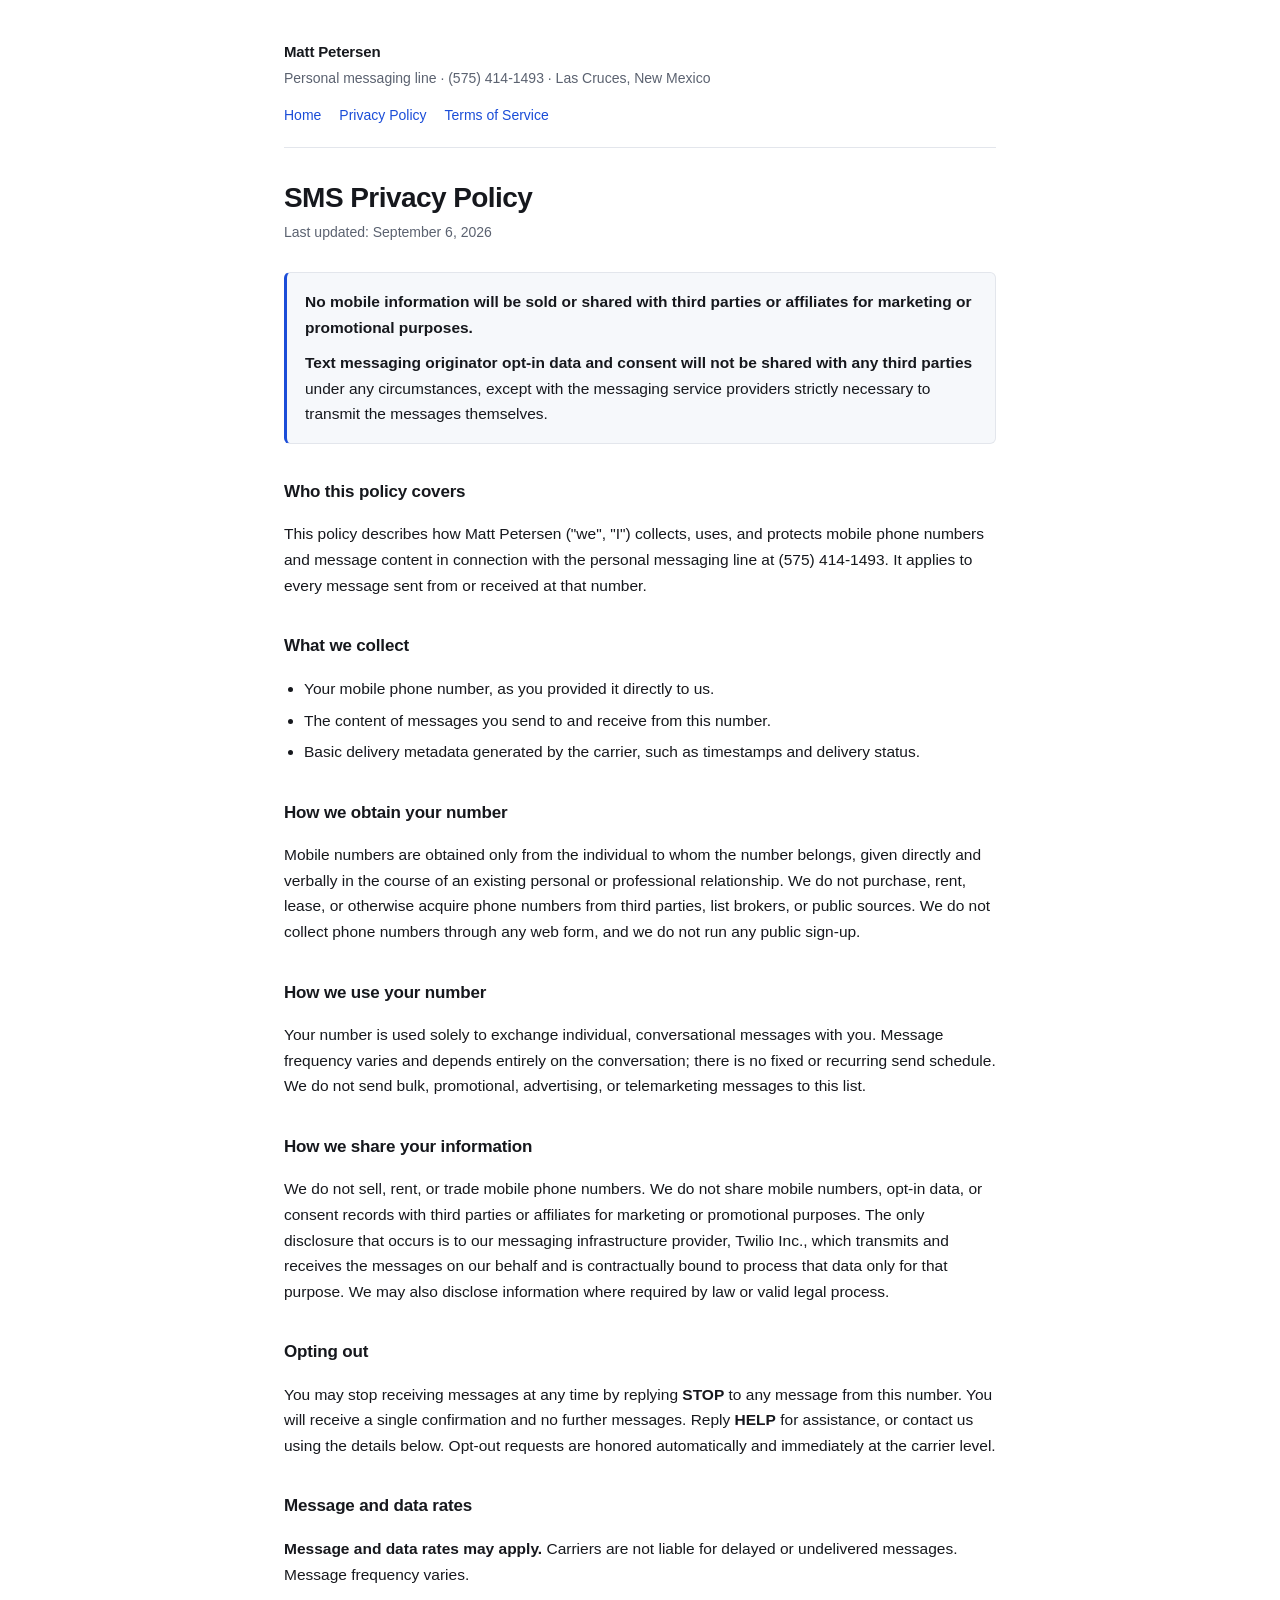
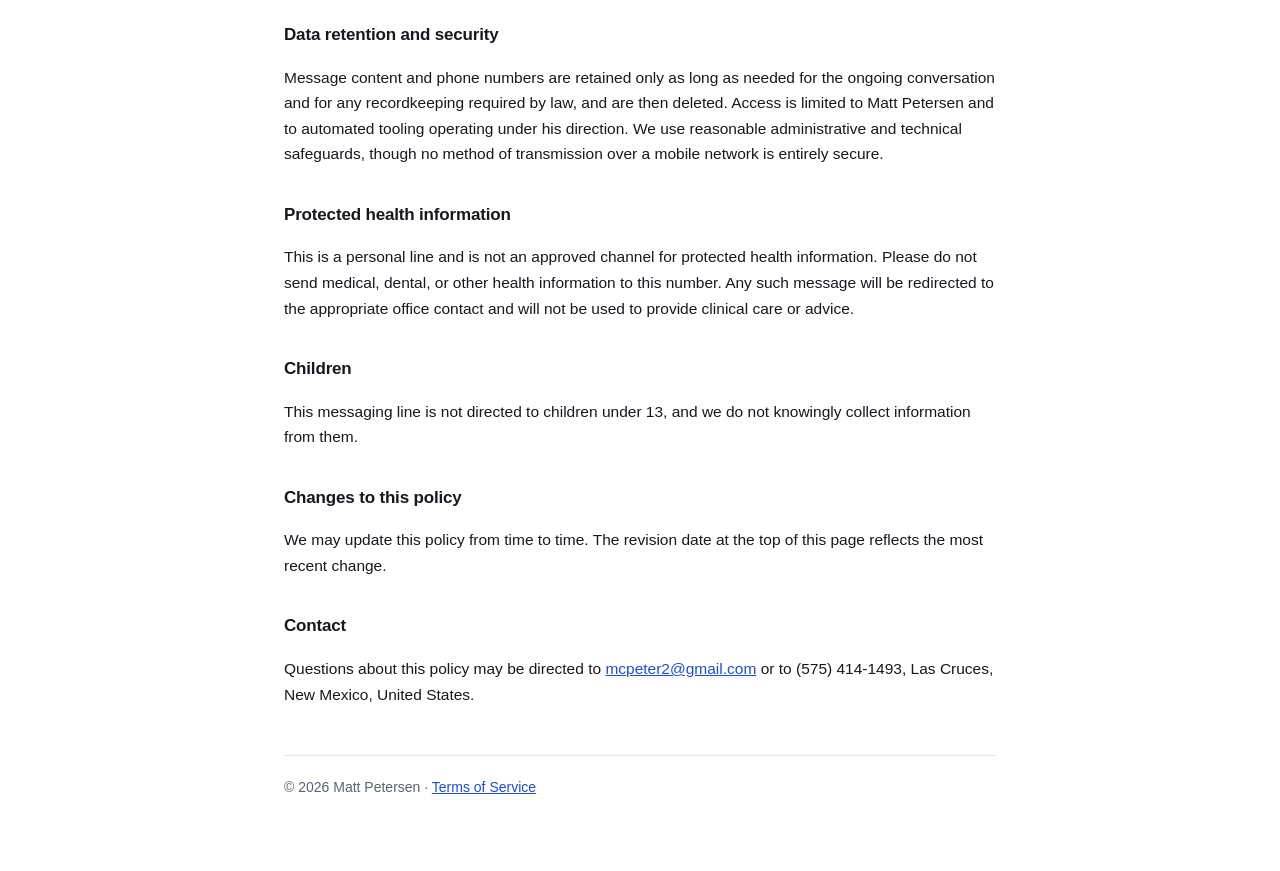
==== privacy.html @ ea0949a7 "Create privacy.html" ====
<!doctype html>
<html lang="en">
<head>
<meta charset="utf-8">
<meta name="viewport" content="width=device-width,initial-scale=1">
<title>SMS Privacy Policy — Matt Petersen</title>
<link rel="stylesheet" href="style.css">
</head>
<body>
<div class="wrap">
<header>
  <div class="name">Matt Petersen</div>
  <div class="sub">Personal messaging line &middot; (575) 414-1493 &middot; Las Cruces, New Mexico</div>
  <nav><a href="./">Home</a><a href="privacy.html">Privacy Policy</a><a href="terms.html">Terms of Service</a></nav>
</header>

<h1>SMS Privacy Policy</h1>
<p class="updated">Last updated: September 6, 2026</p>

<div class="key">
  <p><strong>No mobile information will be sold or shared with third parties or affiliates for marketing or promotional purposes.</strong></p>
  <p><strong>Text messaging originator opt-in data and consent will not be shared with any third parties</strong> under any circumstances, except with the messaging service providers strictly necessary to transmit the messages themselves.</p>
</div>

<h2>Who this policy covers</h2>
<p>This policy describes how Matt Petersen ("we", "I") collects, uses, and protects mobile phone numbers and message content in connection with the personal messaging line at (575) 414-1493. It applies to every message sent from or received at that number.</p>

<h2>What we collect</h2>
<ul>
  <li>Your mobile phone number, as you provided it directly to us.</li>
  <li>The content of messages you send to and receive from this number.</li>
  <li>Basic delivery metadata generated by the carrier, such as timestamps and delivery status.</li>
</ul>

<h2>How we obtain your number</h2>
<p>Mobile numbers are obtained only from the individual to whom the number belongs, given directly and verbally in the course of an existing personal or professional relationship. We do not purchase, rent, lease, or otherwise acquire phone numbers from third parties, list brokers, or public sources. We do not collect phone numbers through any web form, and we do not run any public sign-up.</p>

<h2>How we use your number</h2>
<p>Your number is used solely to exchange individual, conversational messages with you. Message frequency varies and depends entirely on the conversation; there is no fixed or recurring send schedule. We do not send bulk, promotional, advertising, or telemarketing messages to this list.</p>

<h2>How we share your information</h2>
<p>We do not sell, rent, or trade mobile phone numbers. We do not share mobile numbers, opt-in data, or consent records with third parties or affiliates for marketing or promotional purposes. The only disclosure that occurs is to our messaging infrastructure provider, Twilio Inc., which transmits and receives the messages on our behalf and is contractually bound to process that data only for that purpose. We may also disclose information where required by law or valid legal process.</p>

<h2>Opting out</h2>
<p>You may stop receiving messages at any time by replying <strong>STOP</strong> to any message from this number. You will receive a single confirmation and no further messages. Reply <strong>HELP</strong> for assistance, or contact us using the details below. Opt-out requests are honored automatically and immediately at the carrier level.</p>

<h2>Message and data rates</h2>
<p><strong>Message and data rates may apply.</strong> Carriers are not liable for delayed or undelivered messages. Message frequency varies.</p>

<h2>Data retention and security</h2>
<p>Message content and phone numbers are retained only as long as needed for the ongoing conversation and for any recordkeeping required by law, and are then deleted. Access is limited to Matt Petersen and to automated tooling operating under his direction. We use reasonable administrative and technical safeguards, though no method of transmission over a mobile network is entirely secure.</p>

<h2>Protected health information</h2>
<p>This is a personal line and is not an approved channel for protected health information. Please do not send medical, dental, or other health information to this number. Any such message will be redirected to the appropriate office contact and will not be used to provide clinical care or advice.</p>

<h2>Children</h2>
<p>This messaging line is not directed to children under 13, and we do not knowingly collect information from them.</p>

<h2>Changes to this policy</h2>
<p>We may update this policy from time to time. The revision date at the top of this page reflects the most recent change.</p>

<h2>Contact</h2>
<p>Questions about this policy may be directed to <a href="mailto:mcpeter2@gmail.com">mcpeter2@gmail.com</a> or to (575) 414-1493, Las Cruces, New Mexico, United States.</p>

<footer>&copy; 2026 Matt Petersen &middot; <a href="terms.html">Terms of Service</a></footer>
</div>
</body>
</html>
---- style.css ----
:root{--ink:#16181d;--muted:#5b6270;--line:#e3e6ec;--bg:#ffffff;--accent:#1b4dd8;--soft:#f6f8fb}
*{box-sizing:border-box}
body{margin:0;background:var(--bg);color:var(--ink);font:16px/1.65 -apple-system,BlinkMacSystemFont,"Segoe UI",Roboto,Helvetica,Arial,sans-serif;-webkit-font-smoothing:antialiased}
.wrap{max-width:760px;margin:0 auto;padding:40px 24px 72px}
header{border-bottom:1px solid var(--line);padding-bottom:20px;margin-bottom:32px}
header .name{font-size:15px;font-weight:600;letter-spacing:-.01em}
header .sub{font-size:14px;color:var(--muted);margin-top:2px}
nav{margin-top:14px;display:flex;gap:18px;flex-wrap:wrap}
nav a{font-size:14px;color:var(--accent);text-decoration:none}
nav a:hover{text-decoration:underline}
h1{font-size:28px;line-height:1.25;letter-spacing:-.02em;margin:0 0 6px}
.updated{font-size:14px;color:var(--muted);margin:0 0 28px}
h2{font-size:17px;letter-spacing:-.01em;margin:34px 0 10px}
p,li{font-size:15.5px}
ul{padding-left:20px}
li{margin-bottom:6px}
.key{background:var(--soft);border:1px solid var(--line);border-left:3px solid var(--accent);border-radius:6px;padding:16px 18px;margin:24px 0}
.key p{margin:0 0 10px}
.key p:last-child{margin-bottom:0}
strong{font-weight:600}
footer{margin-top:48px;padding-top:20px;border-top:1px solid var(--line);font-size:14px;color:var(--muted)}
a{color:var(--accent)}
@media (prefers-color-scheme:dark){:root{--ink:#e8eaef;--muted:#9aa2b1;--line:#2a2f3a;--bg:#12141a;--accent:#7aa2ff;--soft:#1a1e27}}
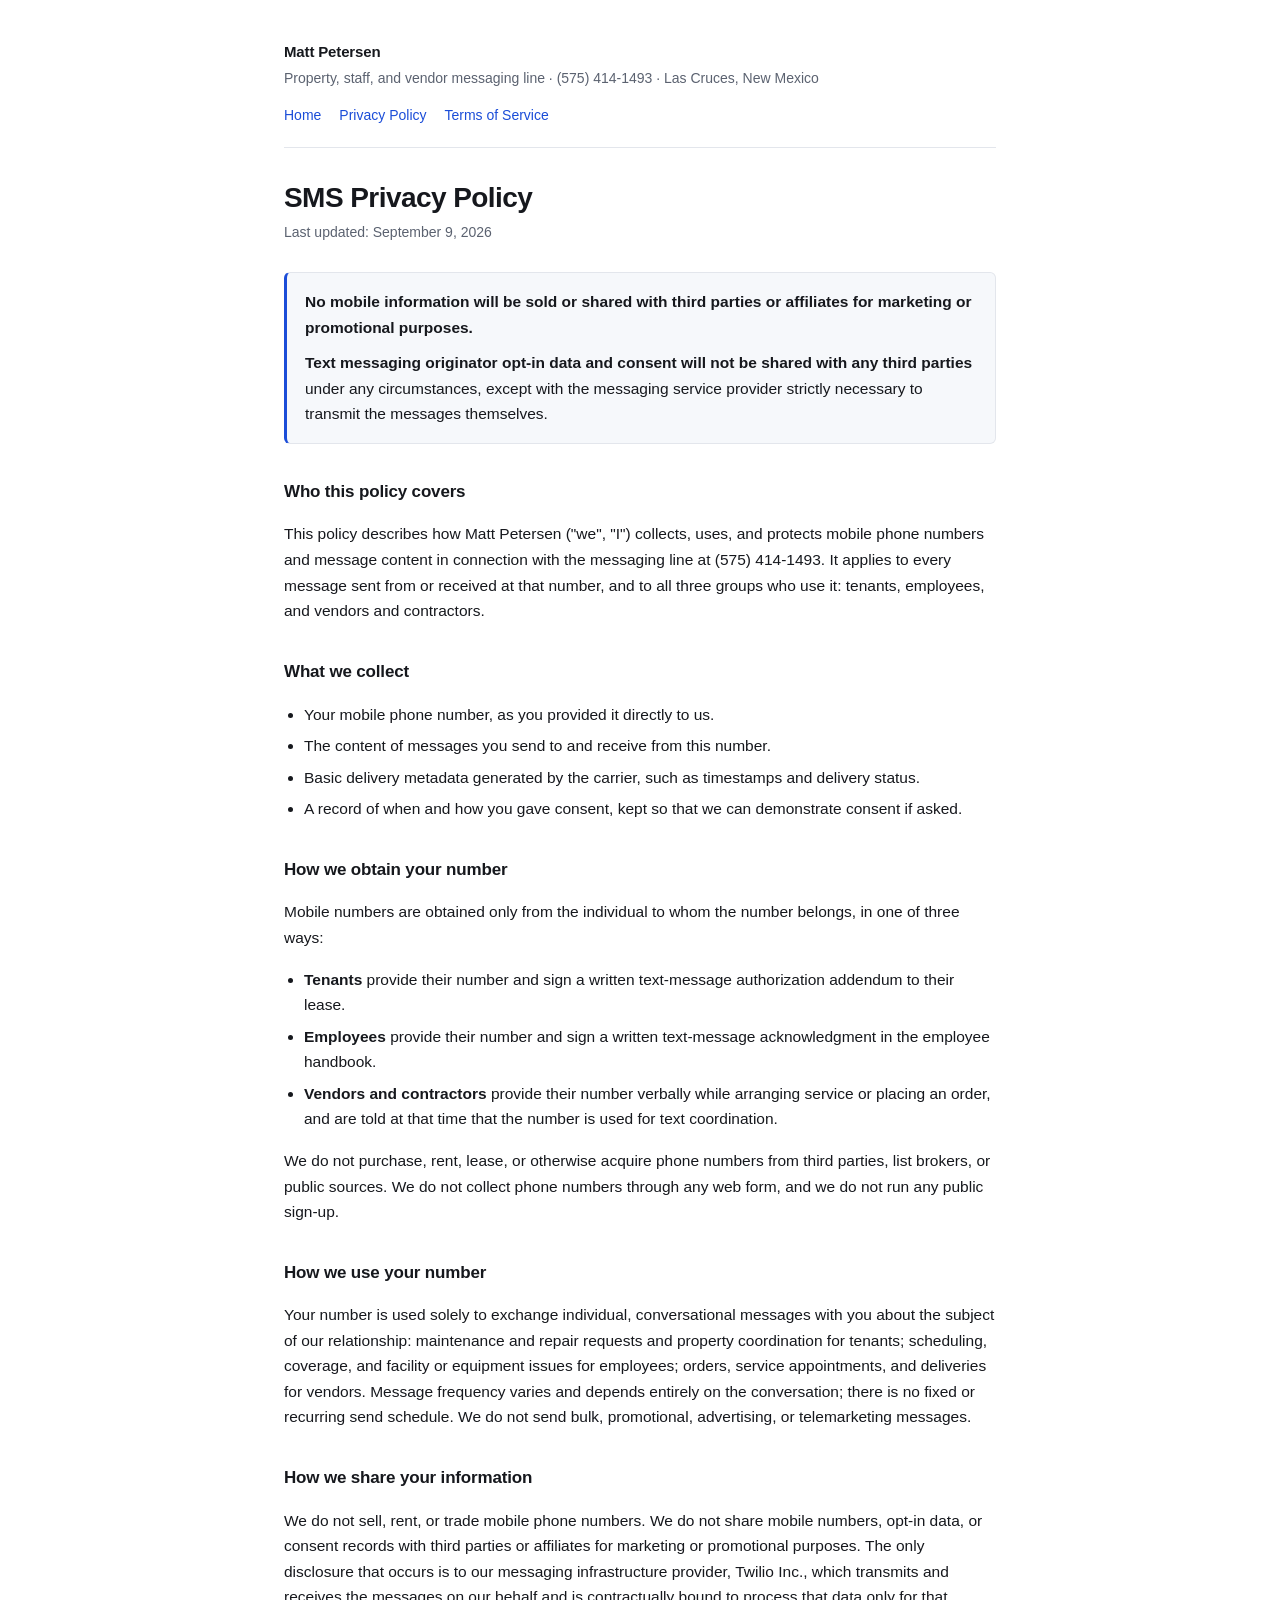
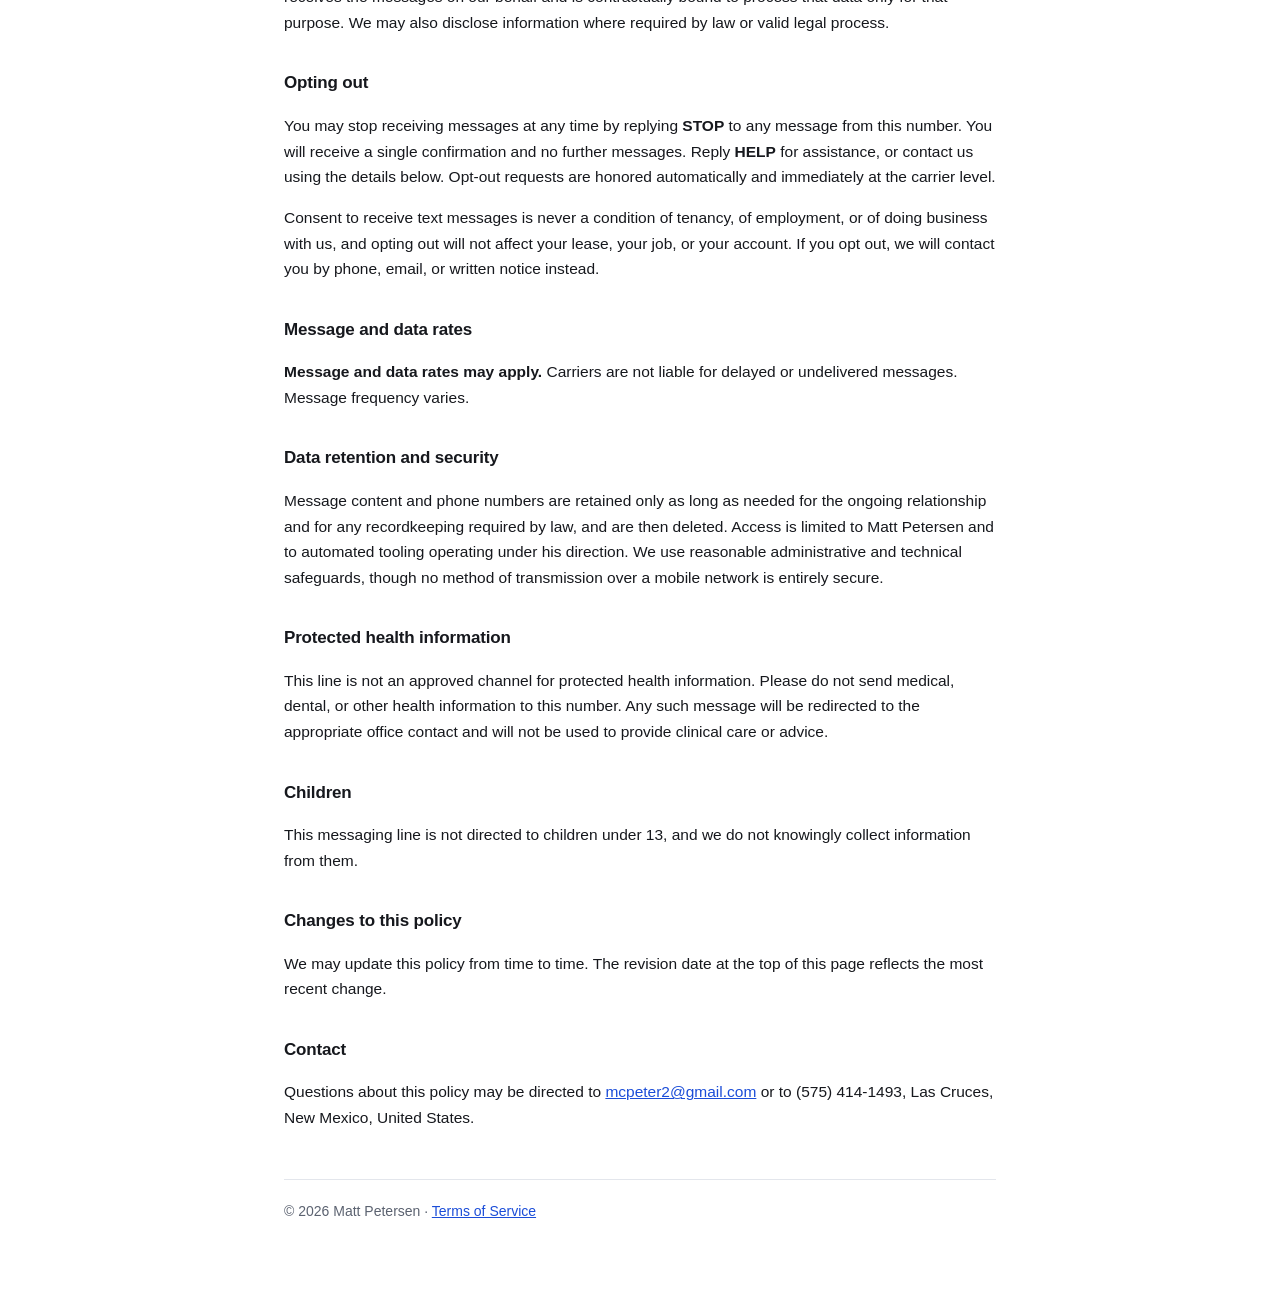
==== commit 1d581816: "Update privacy.html" ====
--- a/privacy.html
+++ b/privacy.html
@@ -3,55 +3,63 @@
 <head>
 <meta charset="utf-8">
 <meta name="viewport" content="width=device-width,initial-scale=1">
-<title>SMS Privacy Policy — Matt Petersen</title>
+<title>SMS Privacy Policy &mdash; Matt Petersen</title>
 <link rel="stylesheet" href="style.css">
 </head>
 <body>
 <div class="wrap">
 <header>
   <div class="name">Matt Petersen</div>
-  <div class="sub">Personal messaging line &middot; (575) 414-1493 &middot; Las Cruces, New Mexico</div>
+  <div class="sub">Property, staff, and vendor messaging line &middot; (575) 414-1493 &middot; Las Cruces, New Mexico</div>
   <nav><a href="./">Home</a><a href="privacy.html">Privacy Policy</a><a href="terms.html">Terms of Service</a></nav>
 </header>
 
 <h1>SMS Privacy Policy</h1>
-<p class="updated">Last updated: September 6, 2026</p>
+<p class="updated">Last updated: September 9, 2026</p>
 
 <div class="key">
   <p><strong>No mobile information will be sold or shared with third parties or affiliates for marketing or promotional purposes.</strong></p>
-  <p><strong>Text messaging originator opt-in data and consent will not be shared with any third parties</strong> under any circumstances, except with the messaging service providers strictly necessary to transmit the messages themselves.</p>
+  <p><strong>Text messaging originator opt-in data and consent will not be shared with any third parties</strong> under any circumstances, except with the messaging service provider strictly necessary to transmit the messages themselves.</p>
 </div>
 
 <h2>Who this policy covers</h2>
-<p>This policy describes how Matt Petersen ("we", "I") collects, uses, and protects mobile phone numbers and message content in connection with the personal messaging line at (575) 414-1493. It applies to every message sent from or received at that number.</p>
+<p>This policy describes how Matt Petersen ("we", "I") collects, uses, and protects mobile phone numbers and message content in connection with the messaging line at (575) 414-1493. It applies to every message sent from or received at that number, and to all three groups who use it: tenants, employees, and vendors and contractors.</p>
 
 <h2>What we collect</h2>
 <ul>
   <li>Your mobile phone number, as you provided it directly to us.</li>
   <li>The content of messages you send to and receive from this number.</li>
   <li>Basic delivery metadata generated by the carrier, such as timestamps and delivery status.</li>
+  <li>A record of when and how you gave consent, kept so that we can demonstrate consent if asked.</li>
 </ul>
 
 <h2>How we obtain your number</h2>
-<p>Mobile numbers are obtained only from the individual to whom the number belongs, given directly and verbally in the course of an existing personal or professional relationship. We do not purchase, rent, lease, or otherwise acquire phone numbers from third parties, list brokers, or public sources. We do not collect phone numbers through any web form, and we do not run any public sign-up.</p>
+<p>Mobile numbers are obtained only from the individual to whom the number belongs, in one of three ways:</p>
+<ul>
+  <li><strong>Tenants</strong> provide their number and sign a written text-message authorization addendum to their lease.</li>
+  <li><strong>Employees</strong> provide their number and sign a written text-message acknowledgment in the employee handbook.</li>
+  <li><strong>Vendors and contractors</strong> provide their number verbally while arranging service or placing an order, and are told at that time that the number is used for text coordination.</li>
+</ul>
+<p>We do not purchase, rent, lease, or otherwise acquire phone numbers from third parties, list brokers, or public sources. We do not collect phone numbers through any web form, and we do not run any public sign-up.</p>
 
 <h2>How we use your number</h2>
-<p>Your number is used solely to exchange individual, conversational messages with you. Message frequency varies and depends entirely on the conversation; there is no fixed or recurring send schedule. We do not send bulk, promotional, advertising, or telemarketing messages to this list.</p>
+<p>Your number is used solely to exchange individual, conversational messages with you about the subject of our relationship: maintenance and repair requests and property coordination for tenants; scheduling, coverage, and facility or equipment issues for employees; orders, service appointments, and deliveries for vendors. Message frequency varies and depends entirely on the conversation; there is no fixed or recurring send schedule. We do not send bulk, promotional, advertising, or telemarketing messages.</p>
 
 <h2>How we share your information</h2>
 <p>We do not sell, rent, or trade mobile phone numbers. We do not share mobile numbers, opt-in data, or consent records with third parties or affiliates for marketing or promotional purposes. The only disclosure that occurs is to our messaging infrastructure provider, Twilio Inc., which transmits and receives the messages on our behalf and is contractually bound to process that data only for that purpose. We may also disclose information where required by law or valid legal process.</p>
 
 <h2>Opting out</h2>
 <p>You may stop receiving messages at any time by replying <strong>STOP</strong> to any message from this number. You will receive a single confirmation and no further messages. Reply <strong>HELP</strong> for assistance, or contact us using the details below. Opt-out requests are honored automatically and immediately at the carrier level.</p>
+<p>Consent to receive text messages is never a condition of tenancy, of employment, or of doing business with us, and opting out will not affect your lease, your job, or your account. If you opt out, we will contact you by phone, email, or written notice instead.</p>
 
 <h2>Message and data rates</h2>
 <p><strong>Message and data rates may apply.</strong> Carriers are not liable for delayed or undelivered messages. Message frequency varies.</p>
 
 <h2>Data retention and security</h2>
-<p>Message content and phone numbers are retained only as long as needed for the ongoing conversation and for any recordkeeping required by law, and are then deleted. Access is limited to Matt Petersen and to automated tooling operating under his direction. We use reasonable administrative and technical safeguards, though no method of transmission over a mobile network is entirely secure.</p>
+<p>Message content and phone numbers are retained only as long as needed for the ongoing relationship and for any recordkeeping required by law, and are then deleted. Access is limited to Matt Petersen and to automated tooling operating under his direction. We use reasonable administrative and technical safeguards, though no method of transmission over a mobile network is entirely secure.</p>
 
 <h2>Protected health information</h2>
-<p>This is a personal line and is not an approved channel for protected health information. Please do not send medical, dental, or other health information to this number. Any such message will be redirected to the appropriate office contact and will not be used to provide clinical care or advice.</p>
+<p>This line is not an approved channel for protected health information. Please do not send medical, dental, or other health information to this number. Any such message will be redirected to the appropriate office contact and will not be used to provide clinical care or advice.</p>
 
 <h2>Children</h2>
 <p>This messaging line is not directed to children under 13, and we do not knowingly collect information from them.</p>
